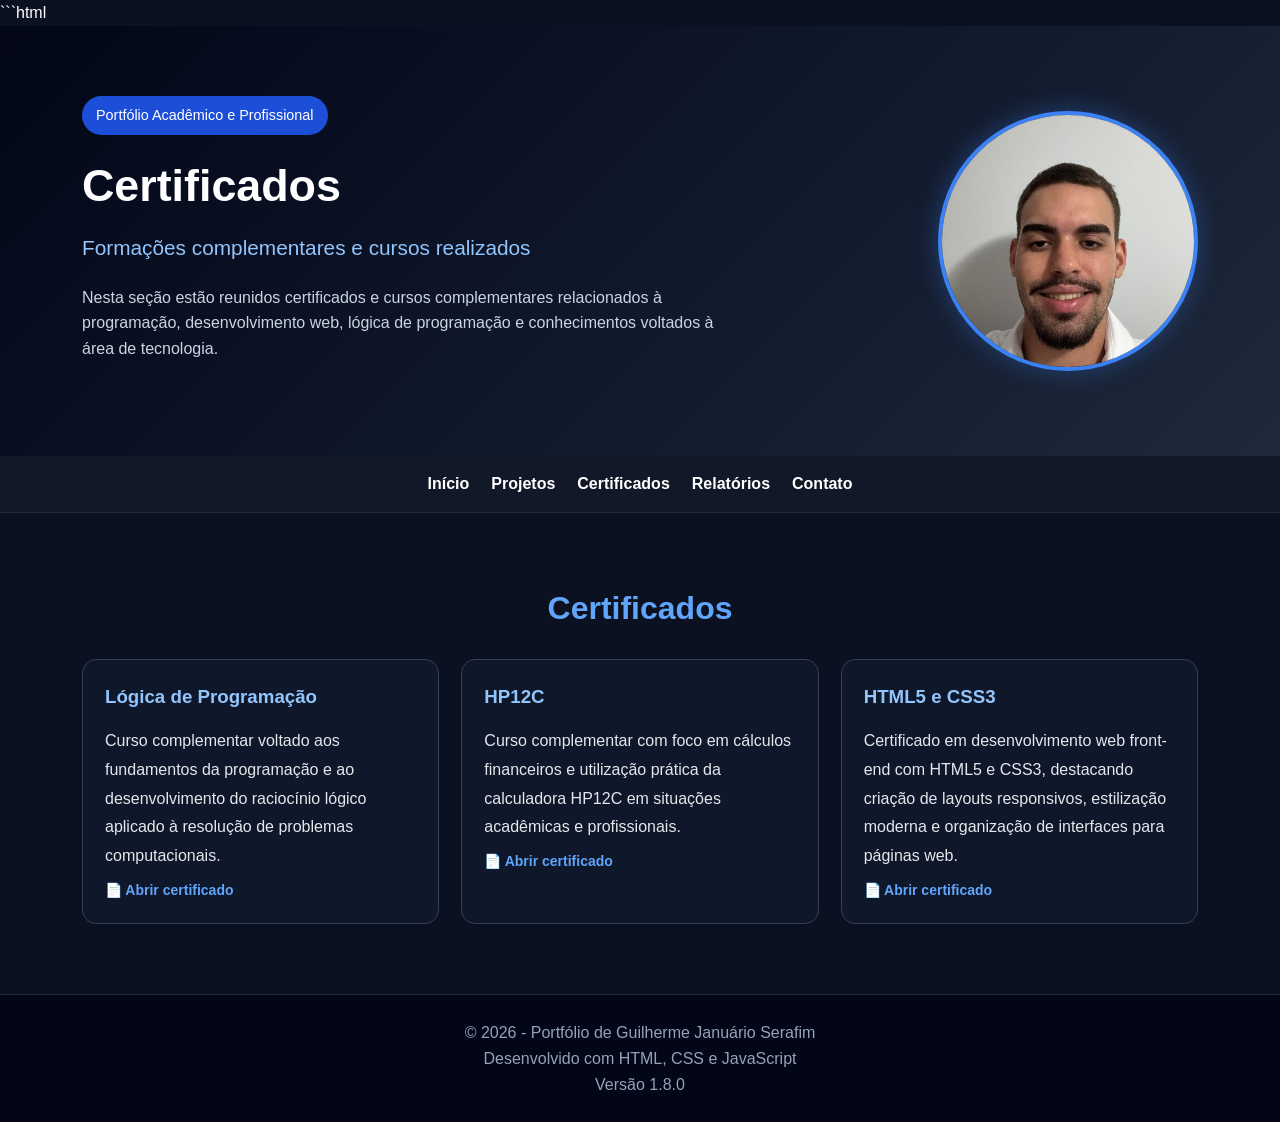
==== certificados.html @ e75cae11 "Versão 1.8.0 - Reorganiza o portfólio em múltiplas páginas para melhor navegação" ====
```html
<!DOCTYPE html>
<html lang="pt-BR">
<head>
  <meta charset="UTF-8">
  <meta name="viewport" content="width=device-width, initial-scale=1.0">
  <link rel="shortcut icon" href="imagens/favicon.ico" type="image/x-icon">

  <title>Certificados | Guilherme Serafim</title>

  <link rel="stylesheet" href="style.css">
</head>
<body>

  <!-- CABEÇALHO -->
  <header class="hero animar">
    <div class="container hero-content">

      <div class="hero-texto animar">

        <p class="tag">Portfólio Acadêmico e Profissional</p>

        <h1>Certificados</h1>

        <h2>Formações complementares e cursos realizados</h2>

        <p class="descricao">
          Nesta seção estão reunidos certificados e cursos complementares
          relacionados à programação, desenvolvimento web, lógica de programação
          e conhecimentos voltados à área de tecnologia.
        </p>

      </div>

      <div class="hero-foto animar">
        <img src="imagens/foto.jpg" alt="Foto de Guilherme Serafim">
      </div>

    </div>
  </header>

  <!-- MENU -->
  <nav class="menu">
    <div class="container">

      <a href="index.html">Início</a>

      <a href="projetos.html">Projetos</a>

      <a href="certificados.html">Certificados</a>

      <a href="relatorios.html">Relatórios</a>

      <a href="contato.html">Contato</a>

    </div>
  </nav>

  <!-- CERTIFICADOS -->
  <section id="certificados" class="secao animar">
    <div class="container">

      <h2 class="animar">Certificados</h2>

      <div class="grid-certificados">

        <!-- LÓGICA -->
        <div class="card animar">

          <h3>Lógica de Programação</h3>

          <p>
            Curso complementar voltado aos fundamentos da programação
            e ao desenvolvimento do raciocínio lógico aplicado à resolução
            de problemas computacionais.
          </p>

          <div class="links-projeto">
            <a href="certificados/Logica-De-programaçao.pdf"
               target="_blank">
              📄 Abrir certificado
            </a>
          </div>

        </div>

        <!-- HP12C -->
        <div class="card animar">

          <h3>HP12C</h3>

          <p>
            Curso complementar com foco em cálculos financeiros e utilização
            prática da calculadora HP12C em situações acadêmicas e profissionais.
          </p>

          <div class="links-projeto">
            <a href="certificados/HP 12C.pdf"
               target="_blank">
              📄 Abrir certificado
            </a>
          </div>

        </div>

        <!-- HTML5 E CSS3 -->
        <div class="card animar">

          <h3>HTML5 e CSS3</h3>

          <p>
            Certificado em desenvolvimento web front-end com HTML5 e CSS3,
            destacando criação de layouts responsivos, estilização moderna
            e organização de interfaces para páginas web.
          </p>

          <div class="links-projeto">
            <a href="certificados/html5-css3-1.pdf"
               target="_blank">
              📄 Abrir certificado
            </a>
          </div>

        </div>

      </div>

    </div>
  </section>

  <!-- RODAPÉ -->
  <footer class="rodape">
    <div class="container">

      <p>© 2026 - Portfólio de Guilherme Januário Serafim</p>

      <p>Desenvolvido com HTML, CSS e JavaScript</p>

      <p>Versão 1.8.0</p>

    </div>
  </footer>

  <script src="script.js"></script>

</body>
</html>
---- style.css ----
* {
  margin: 0;
  padding: 0;
  box-sizing: border-box;
}

html {
  scroll-behavior: smooth;
}

body {
  font-family: Arial, sans-serif;
  background-color: #0b1120;
  color: #ffffff;
  line-height: 1.6;
}

.container {
  width: 90%;
  max-width: 1150px;
  margin: 0 auto;
}

.hero {
  background: linear-gradient(135deg, #020617, #0f172a, #1e293b);
  padding: 70px 20px;
}

.hero-content {
  display: flex;
  align-items: center;
  justify-content: space-between;
  gap: 40px;
  flex-wrap: wrap;
}

.hero-texto {
  flex: 1;
  min-width: 300px;
}

.tag {
  display: inline-block;
  background-color: #1d4ed8;
  color: white;
  padding: 8px 14px;
  border-radius: 20px;
  margin-bottom: 15px;
  font-size: 0.9rem;
}

.hero h1 {
  font-size: 2.8rem;
  margin-bottom: 10px;
}

.hero h2 {
  font-size: 1.3rem;
  color: #93c5fd;
  margin-bottom: 20px;
  font-weight: normal;
}

.descricao {
  max-width: 650px;
  color: #cbd5e1;
  margin-bottom: 25px;
}

.hero-foto {
  flex: 0 0 260px;
  text-align: center;
}

.hero-foto img {
  width: 260px;
  height: 260px;
  object-fit: cover;
  border-radius: 50%;
  border: 4px solid #3b82f6;
  box-shadow: 0 0 25px rgba(59, 130, 246, 0.35);
}

.botoes-topo {
  display: flex;
  flex-wrap: wrap;
  gap: 12px;
}

.botoes-topo a {
  text-decoration: none;
  color: white;
  background-color: #2563eb;
  padding: 10px 18px;
  border-radius: 8px;
  transition: 0.3s;
  font-weight: bold;
}

.botoes-topo a:hover {
  background-color: #1d4ed8;
  transform: translateY(-2px);
}

.menu {
  background-color: #111827;
  padding: 15px 0;
  position: sticky;
  top: 0;
  z-index: 1000;
  border-bottom: 1px solid #1f2937;
}

.menu .container {
  display: flex;
  justify-content: center;
  gap: 22px;
  flex-wrap: nowrap;
  overflow-x: auto;
  scrollbar-width: none;
}

.menu .container::-webkit-scrollbar {
  display: none;
}

.menu a {
  color: white;
  text-decoration: none;
  font-weight: bold;
  transition: 0.3s;
  white-space: nowrap;
  flex: 0 0 auto;
}

.menu a:hover {
  color: #60a5fa;
}

.secao {
  padding: 70px 20px;
}

.secao-escura {
  background-color: #111827;
}

.secao h2 {
  text-align: center;
  color: #60a5fa;
  font-size: 2rem;
  margin-bottom: 25px;
}

.texto-centralizado {
  text-align: center;
  max-width: 850px;
  margin: 0 auto;
  color: #e5e7eb;
}

.card-unico,
.card,
.card-projeto,
.contato-box {
  background-color: #0f172a;
  border: 1px solid #334155;
  border-radius: 14px;
  transition: transform 0.3s ease, border-color 0.3s ease, box-shadow 0.3s ease;
}

.card-unico:hover,
.card:hover,
.card-projeto:hover,
.contato-box:hover {
  transform: translateY(-6px);
  border-color: #60a5fa;
  box-shadow: 0 10px 25px rgba(96, 165, 250, 0.2);
}

.card-unico {
  padding: 25px;
  max-width: 700px;
  margin: 0 auto;
}

.card-unico h3 {
  color: #93c5fd;
  margin-bottom: 12px;
}

.cards-habilidades {
  display: grid;
  grid-template-columns: repeat(auto-fit, minmax(250px, 1fr));
  gap: 20px;
}

.card {
  padding: 22px;
}

.card h3 {
  color: #93c5fd;
  margin-bottom: 15px;
}

.card p {
  color: #e5e7eb;
  line-height: 1.8;
}

.card ul {
  padding-left: 18px;
}

.card li {
  margin-bottom: 8px;
  color: #e5e7eb;
}

.grid-projetos,
.grid-certificados {
  display: grid;
  grid-template-columns: repeat(auto-fit, minmax(280px, 1fr));
  gap: 22px;
}

.grid-projetos {
  align-items: stretch;
}

.card-projeto {
  padding: 22px;
  display: flex;
  flex-direction: column;
  height: 100%;
  min-height: 100%;
}

.card-projeto h3 {
  color: #93c5fd;
  margin-bottom: 12px;
}

.card-projeto p {
  color: #e5e7eb;
  margin-bottom: 14px;
  line-height: 1.8;
}

.img-projeto {
  width: 100%;
  height: 220px;
  object-fit: cover;
  border-radius: 10px;
  margin-bottom: 18px;
  border: 1px solid #334155;
  display: block;
  transition: transform 0.3s ease, box-shadow 0.3s ease;
}

.card-projeto:hover .img-projeto {
  transform: scale(1.02);
  box-shadow: 0 8px 20px rgba(96, 165, 250, 0.12);
}

.links-projeto {
  display: flex;
  gap: 14px;
  flex-wrap: wrap;
  margin-top: auto;
  padding-top: 8px;
}

.links-projeto a {
  text-decoration: none;
  font-size: 14px;
  color: #60a5fa;
  transition: 0.3s;
  font-weight: 600;
}

.links-projeto a:hover {
  color: white;
  text-decoration: underline;
}

.contato-box {
  max-width: 800px;
  margin: 0 auto;
  padding: 25px;
}

.contato-box p {
  margin-bottom: 12px;
  color: #e5e7eb;
  line-height: 1.8;
}

.contato-box a {
  color: #60a5fa;
  text-decoration: none;
}

.contato-box a:hover {
  text-decoration: underline;
}

.rodape {
  background-color: #020617;
  text-align: center;
  padding: 25px 20px;
  color: #94a3b8;
  border-top: 1px solid #1f2937;
}

.animar {
  opacity: 0;
  transform: translateY(30px);
  transition: opacity 0.6s ease, transform 0.6s ease;
}

.animar.ativo {
  opacity: 1;
  transform: translateY(0);
}

.hero.animar,
.hero-texto.animar,
.hero-foto.animar {
  opacity: 1;
  transform: translateY(0);
}

.voltar-link {
  display: inline-block;
  margin-bottom: 20px;
  color: #60a5fa;
  text-decoration: none;
  font-weight: 600;
  transition: 0.3s;
}

.voltar-link:hover {
  color: white;
  text-decoration: underline;
}

@media (max-width: 900px) {
  .hero-content {
    flex-direction: column-reverse;
    text-align: center;
  }

  .hero-texto {
    display: flex;
    flex-direction: column;
    align-items: center;
  }

  .botoes-topo {
    justify-content: center;
  }

  .hero h1 {
    font-size: 2.2rem;
  }

  .img-projeto {
    height: 200px;
  }
}

@media (max-width: 700px) {
  .menu .container {
    justify-content: flex-start;
    gap: 16px;
    padding-bottom: 2px;
  }
}

@media (max-width: 600px) {
  .hero-foto img {
    width: 210px;
    height: 210px;
  }

  .secao h2 {
    font-size: 1.7rem;
  }

  .card,
  .card-projeto,
  .card-unico,
  .contato-box {
    padding: 18px;
  }

  .img-projeto {
    height: 180px;
  }

  .links-projeto {
    gap: 10px;
  }

  .links-projeto a {
    font-size: 13px;
  }
}
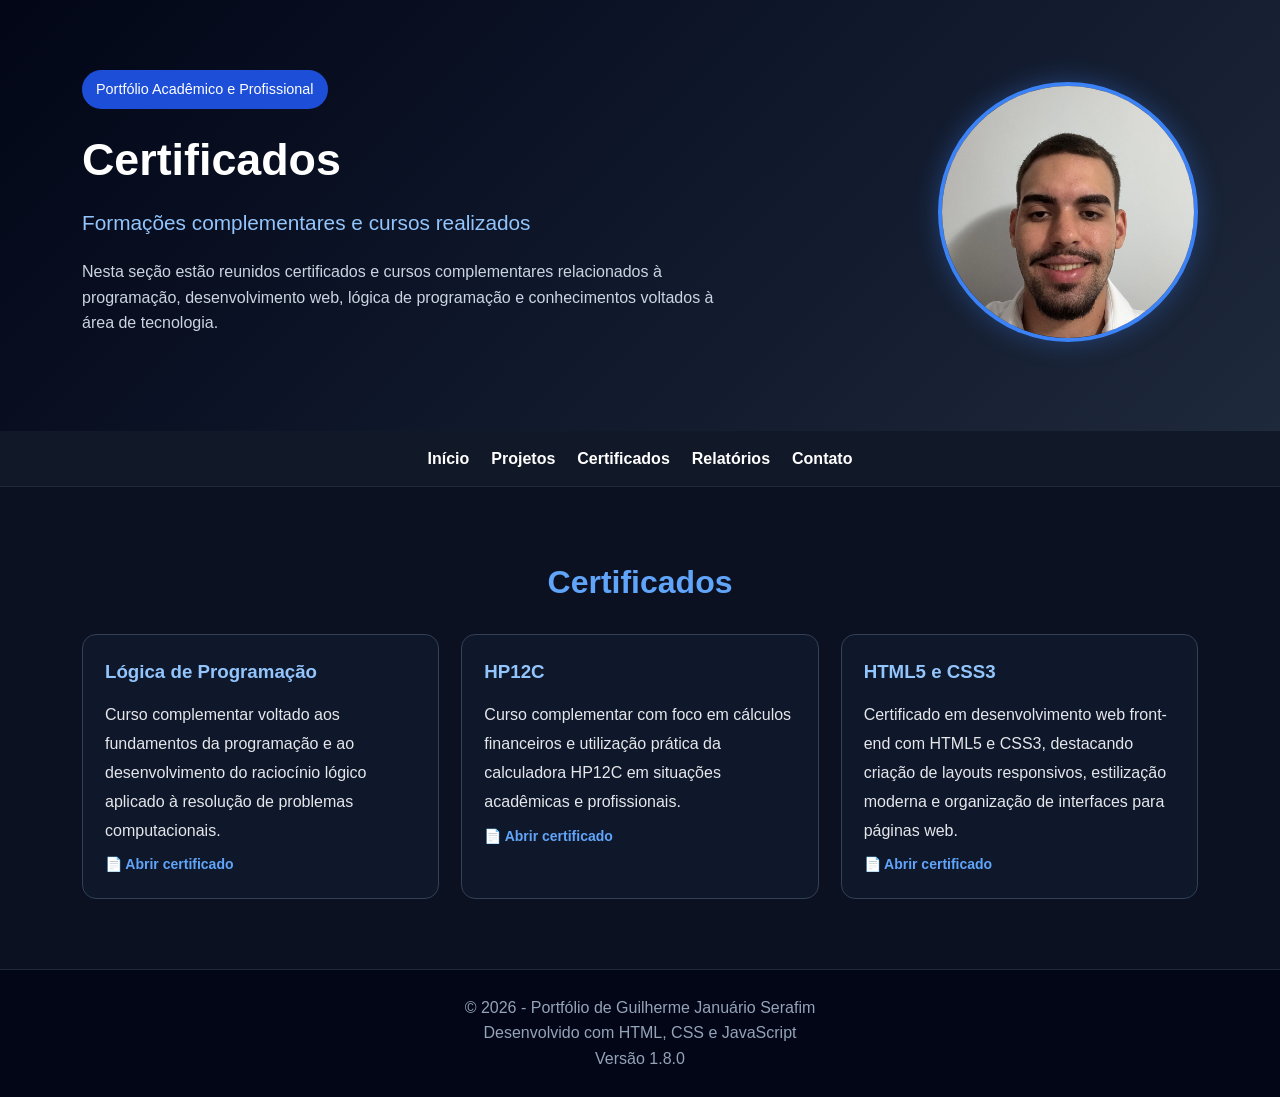
==== commit 583369bd: "Versão 1.8.0 - Reorganiza o portfólio em múltiplas páginas" ====
--- a/certificados.html
+++ b/certificados.html
@@ -1,4 +1,3 @@
-```html
 <!DOCTYPE html>
 <html lang="pt-BR">
 <head>
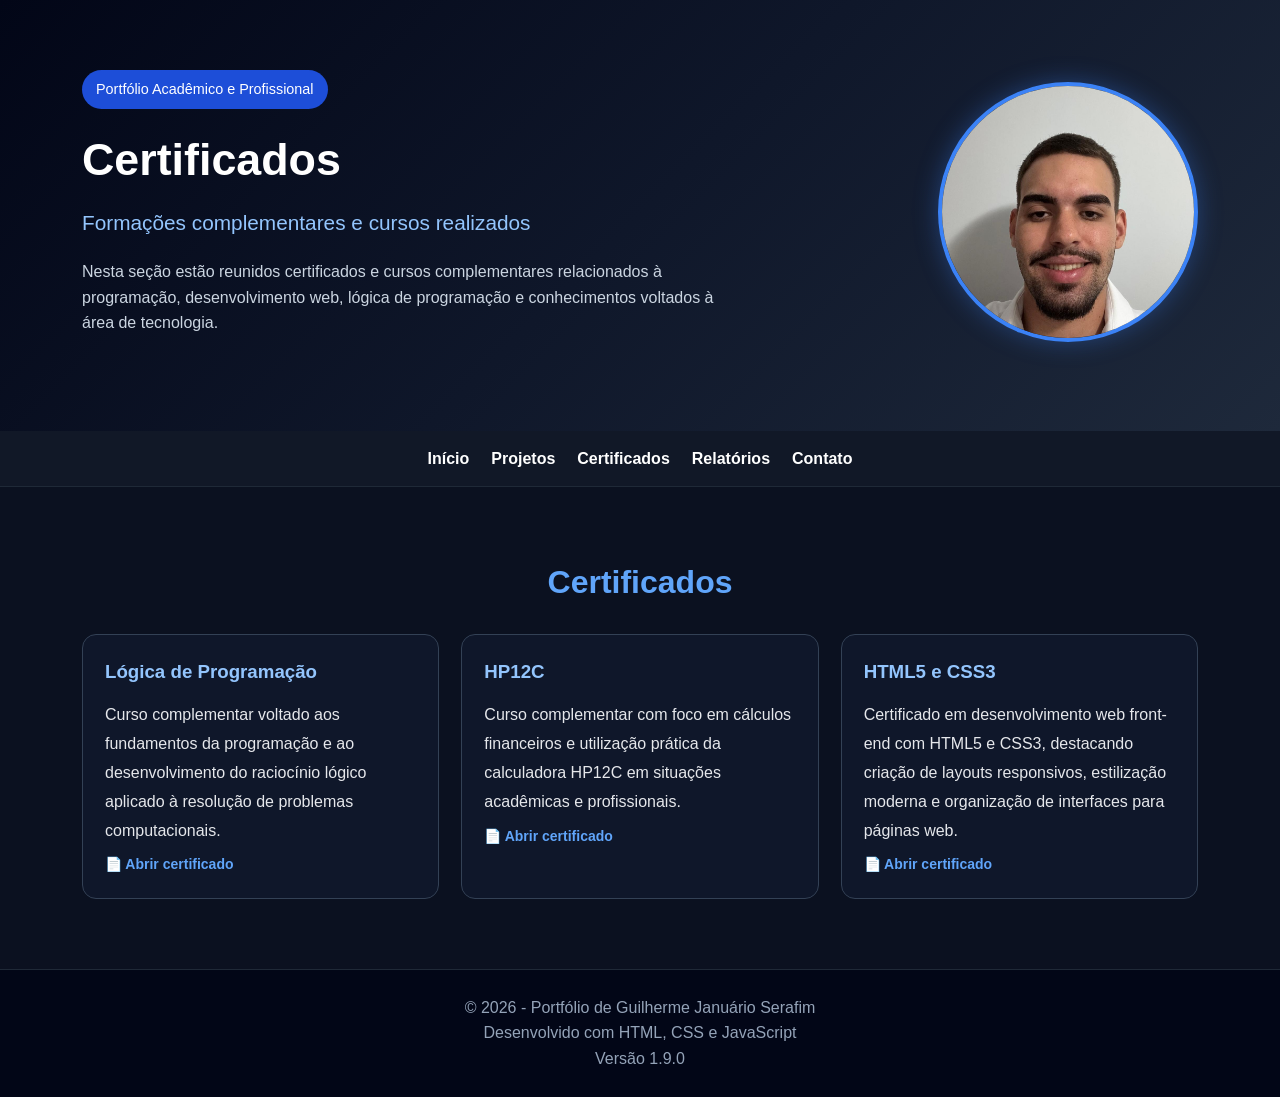
==== commit fadb3fbf: "Versão 1.9.0 - Adição de Estatísticas do GitHub" ====
--- a/certificados.html
+++ b/certificados.html
@@ -135,7 +135,7 @@
 
       <p>Desenvolvido com HTML, CSS e JavaScript</p>
 
-      <p>Versão 1.8.0</p>
+      <p>Versão 1.9.0</p>
 
     </div>
   </footer>
--- a/style.css
+++ b/style.css
@@ -1,3 +1,7 @@
+/* =========================
+   RESET
+========================= */
+
 * {
   margin: 0;
   padding: 0;
@@ -20,6 +24,11 @@
   max-width: 1150px;
   margin: 0 auto;
 }
+
+
+/* =========================
+   HERO
+========================= */
 
 .hero {
   background: linear-gradient(135deg, #020617, #0f172a, #1e293b);
@@ -81,6 +90,11 @@
   box-shadow: 0 0 25px rgba(59, 130, 246, 0.35);
 }
 
+
+/* =========================
+   BOTÕES DO HERO
+========================= */
+
 .botoes-topo {
   display: flex;
   flex-wrap: wrap;
@@ -102,6 +116,11 @@
   transform: translateY(-2px);
 }
 
+
+/* =========================
+   MENU
+========================= */
+
 .menu {
   background-color: #111827;
   padding: 15px 0;
@@ -114,14 +133,8 @@
 .menu .container {
   display: flex;
   justify-content: center;
+  align-items: center;
   gap: 22px;
-  flex-wrap: nowrap;
-  overflow-x: auto;
-  scrollbar-width: none;
-}
-
-.menu .container::-webkit-scrollbar {
-  display: none;
 }
 
 .menu a {
@@ -130,12 +143,16 @@
   font-weight: bold;
   transition: 0.3s;
   white-space: nowrap;
-  flex: 0 0 auto;
 }
 
 .menu a:hover {
   color: #60a5fa;
 }
+
+
+/* =========================
+   SEÇÕES
+========================= */
 
 .secao {
   padding: 70px 20px;
@@ -158,6 +175,11 @@
   margin: 0 auto;
   color: #e5e7eb;
 }
+
+
+/* =========================
+   CARDS
+========================= */
 
 .card-unico,
 .card,
@@ -166,7 +188,10 @@
   background-color: #0f172a;
   border: 1px solid #334155;
   border-radius: 14px;
-  transition: transform 0.3s ease, border-color 0.3s ease, box-shadow 0.3s ease;
+  transition:
+    transform 0.3s ease,
+    border-color 0.3s ease,
+    box-shadow 0.3s ease;
 }
 
 .card-unico:hover,
@@ -178,6 +203,11 @@
   box-shadow: 0 10px 25px rgba(96, 165, 250, 0.2);
 }
 
+
+/* =========================
+   CARD ÚNICO
+========================= */
+
 .card-unico {
   padding: 25px;
   max-width: 700px;
@@ -189,6 +219,11 @@
   margin-bottom: 12px;
 }
 
+
+/* =========================
+   HABILIDADES
+========================= */
+
 .cards-habilidades {
   display: grid;
   grid-template-columns: repeat(auto-fit, minmax(250px, 1fr));
@@ -217,6 +252,11 @@
   margin-bottom: 8px;
   color: #e5e7eb;
 }
+
+
+/* =========================
+   PROJETOS E CERTIFICADOS
+========================= */
 
 .grid-projetos,
 .grid-certificados {
@@ -234,7 +274,6 @@
   display: flex;
   flex-direction: column;
   height: 100%;
-  min-height: 100%;
 }
 
 .card-projeto h3 {
@@ -247,6 +286,11 @@
   margin-bottom: 14px;
   line-height: 1.8;
 }
+
+
+/* =========================
+   IMAGENS DOS PROJETOS
+========================= */
 
 .img-projeto {
   width: 100%;
@@ -256,13 +300,20 @@
   margin-bottom: 18px;
   border: 1px solid #334155;
   display: block;
-  transition: transform 0.3s ease, box-shadow 0.3s ease;
+  transition:
+    transform 0.3s ease,
+    box-shadow 0.3s ease;
 }
 
 .card-projeto:hover .img-projeto {
   transform: scale(1.02);
   box-shadow: 0 8px 20px rgba(96, 165, 250, 0.12);
 }
+
+
+/* =========================
+   LINKS DOS PROJETOS
+========================= */
 
 .links-projeto {
   display: flex;
@@ -285,6 +336,11 @@
   text-decoration: underline;
 }
 
+
+/* =========================
+   CONTATO
+========================= */
+
 .contato-box {
   max-width: 800px;
   margin: 0 auto;
@@ -300,11 +356,17 @@
 .contato-box a {
   color: #60a5fa;
   text-decoration: none;
+  overflow-wrap: anywhere;
 }
 
 .contato-box a:hover {
   text-decoration: underline;
 }
+
+
+/* =========================
+   RODAPÉ
+========================= */
 
 .rodape {
   background-color: #020617;
@@ -314,10 +376,17 @@
   border-top: 1px solid #1f2937;
 }
 
+
+/* =========================
+   ANIMAÇÕES
+========================= */
+
 .animar {
   opacity: 0;
   transform: translateY(30px);
-  transition: opacity 0.6s ease, transform 0.6s ease;
+  transition:
+    opacity 0.6s ease,
+    transform 0.6s ease;
 }
 
 .animar.ativo {
@@ -331,6 +400,11 @@
   opacity: 1;
   transform: translateY(0);
 }
+
+
+/* =========================
+   LINK VOLTAR
+========================= */
 
 .voltar-link {
   display: inline-block;
@@ -346,7 +420,13 @@
   text-decoration: underline;
 }
 
+
+/* =========================================
+   RESPONSIVIDADE - TABLETS
+========================================= */
+
 @media (max-width: 900px) {
+
   .hero-content {
     flex-direction: column-reverse;
     text-align: center;
@@ -371,23 +451,93 @@
   }
 }
 
-@media (max-width: 700px) {
-  .menu .container {
-    justify-content: flex-start;
-    gap: 16px;
-    padding-bottom: 2px;
-  }
-}
+
+/* =========================================
+   RESPONSIVIDADE - CELULARES
+========================================= */
 
 @media (max-width: 600px) {
+
+  /* HERO */
+
+  .hero {
+    padding: 60px 20px;
+  }
+
+  .hero-content {
+    gap: 35px;
+  }
+
+  .hero-texto {
+    min-width: 0;
+    width: 100%;
+  }
+
+  .hero-foto {
+    flex: none;
+    width: 100%;
+  }
+
   .hero-foto img {
     width: 210px;
     height: 210px;
   }
 
+  .hero h1 {
+    font-size: 2rem;
+  }
+
+  .hero h2 {
+    font-size: 1.2rem;
+  }
+
+  .descricao {
+    width: 100%;
+  }
+
+
+  /* BOTÕES */
+
+  .botoes-topo {
+    justify-content: center;
+  }
+
+
+  /* MENU MOBILE */
+
+  .menu {
+    padding: 12px 0;
+  }
+
+  .menu .container {
+    width: 100%;
+    display: grid;
+    grid-template-columns: repeat(3, max-content);
+    justify-content: center;
+    align-items: center;
+    gap: 8px 16px;
+    padding: 0 10px;
+  }
+
+  .menu a {
+    font-size: 13px;
+    text-align: center;
+    white-space: nowrap;
+  }
+
+
+  /* SEÇÕES */
+
+  .secao {
+    padding: 60px 20px;
+  }
+
   .secao h2 {
     font-size: 1.7rem;
   }
+
+
+  /* CARDS */
 
   .card,
   .card-projeto,
@@ -396,6 +546,14 @@
     padding: 18px;
   }
 
+
+  /* PROJETOS */
+
+  .grid-projetos,
+  .grid-certificados {
+    grid-template-columns: 1fr;
+  }
+
   .img-projeto {
     height: 180px;
   }
@@ -407,4 +565,131 @@
   .links-projeto a {
     font-size: 13px;
   }
-}+}
+
+
+/* =========================================
+   RESPONSIVIDADE - CELULARES PEQUENOS
+========================================= */
+
+@media (max-width: 400px) {
+
+  .menu .container {
+    gap: 8px 12px;
+  }
+
+  .menu a {
+    font-size: 12px;
+  }
+
+  .hero h1 {
+    font-size: 1.9rem;
+  }
+
+  .hero h2 {
+    font-size: 1.1rem;
+  }
+
+  .tag {
+    font-size: 0.8rem;
+  }
+
+  .secao h2 {
+    font-size: 1.6rem;
+  }
+}
+
+
+
+/* =========================
+   ESTATÍSTICAS DO GITHUB
+========================= */
+
+.github-estatisticas {
+  display: grid;
+  grid-template-columns: repeat(2, minmax(0, 1fr));
+  gap: 25px;
+  margin-top: 35px;
+}
+
+.github-card {
+  min-width: 0;
+  display: flex;
+  flex-direction: column;
+  align-items: center;
+  justify-content: center;
+  gap: 18px;
+  padding: 25px;
+
+  background-color: #0f172a;
+  border: 1px solid #334155;
+  border-radius: 14px;
+
+  text-align: center;
+
+  transition:
+    transform 0.3s ease,
+    border-color 0.3s ease,
+    box-shadow 0.3s ease;
+}
+
+.github-card:hover {
+  transform: translateY(-6px);
+  border-color: #60a5fa;
+  box-shadow: 0 10px 25px rgba(96, 165, 250, 0.2);
+}
+
+.github-card h3 {
+  margin: 0;
+  color: #93c5fd;
+  font-size: 1.2rem;
+}
+
+.github-card img {
+  display: block;
+  max-width: 100%;
+  height: auto;
+  border-radius: 10px;
+}
+
+/* GRÁFICO DE ATIVIDADES */
+
+.github-card:last-child {
+  grid-column: 1 / -1;
+}
+
+.github-card:last-child img {
+  width: 100%;
+  max-width: 950px;
+}
+
+/* =========================
+   RESPONSIVIDADE - GITHUB
+========================= */
+
+@media (max-width: 768px) {
+
+  .github-estatisticas {
+    grid-template-columns: 1fr;
+    gap: 20px;
+  }
+
+  .github-card {
+    padding: 20px;
+  }
+
+  .github-card:last-child {
+    grid-column: auto;
+  }
+}
+
+@media (max-width: 400px) {
+
+  .github-card {
+    padding: 15px;
+  }
+
+  .github-card h3 {
+    font-size: 1.1rem;
+  }
+}
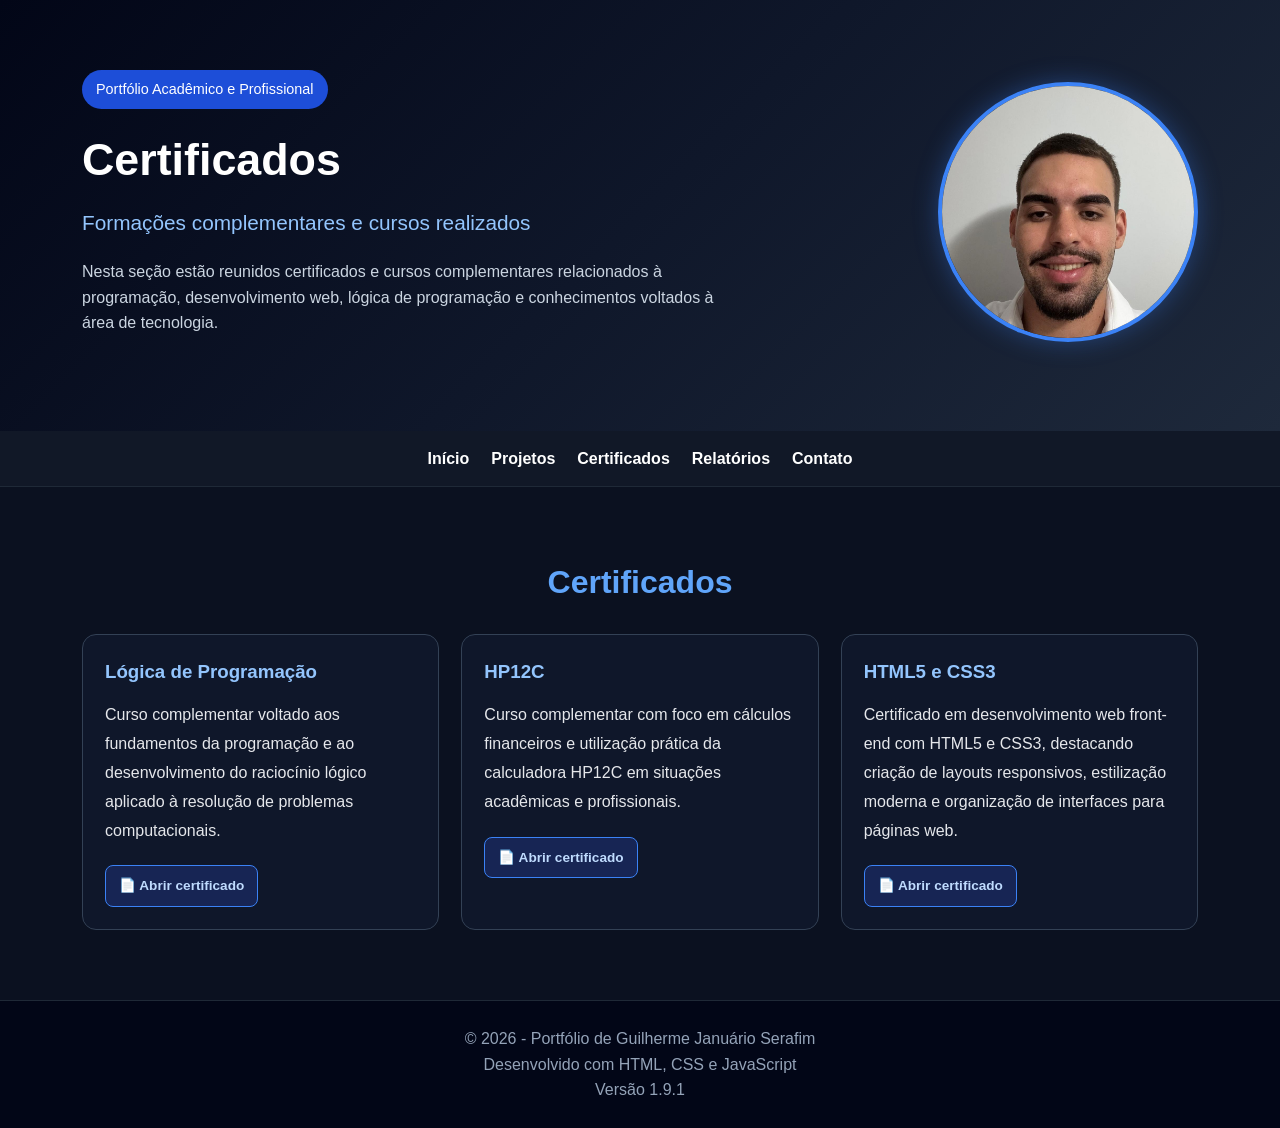
==== commit e68d19ec: "Versão 1.9.1 - Melhorias na Apresentação dos Projetos" ====
--- a/certificados.html
+++ b/certificados.html
@@ -135,7 +135,7 @@
 
       <p>Desenvolvido com HTML, CSS e JavaScript</p>
 
-      <p>Versão 1.9.0</p>
+      <p>Versão 1.9.1</p>
 
     </div>
   </footer>
--- a/style.css
+++ b/style.css
@@ -693,3 +693,80 @@
     font-size: 1.1rem;
   }
 }
+
+
+/* =========================
+   TECNOLOGIAS DOS PROJETOS
+========================= */
+
+.tecnologias-projeto {
+  display: flex;
+  flex-wrap: wrap;
+  gap: 8px;
+  margin-top: 5px;
+  margin-bottom: 20px;
+}
+
+.tecnologias-projeto span {
+  display: inline-block;
+  padding: 5px 10px;
+
+  background-color: #1e293b;
+  color: #93c5fd;
+
+  border: 1px solid #334155;
+  border-radius: 8px;
+
+  font-size: 0.8rem;
+  font-weight: 600;
+  line-height: 1.4;
+}
+
+
+/* =========================
+   LINKS DOS PROJETOS
+========================= */
+
+.links-projeto {
+  display: flex;
+  flex-wrap: wrap;
+  gap: 10px;
+  margin-top: auto;
+  padding-top: 20px;
+}
+
+.links-projeto a {
+  display: inline-flex;
+  align-items: center;
+  justify-content: center;
+
+  padding: 9px 13px;
+
+  background-color: #172554;
+  color: #bfdbfe;
+
+  border: 1px solid #3b82f6;
+  border-radius: 8px;
+
+  text-decoration: none;
+  font-size: 0.85rem;
+  font-weight: 600;
+
+  transition:
+    background-color 0.3s ease,
+    border-color 0.3s ease,
+    transform 0.3s ease;
+}
+
+.links-projeto a:hover {
+  background-color: #1d4ed8;
+  border-color: #60a5fa;
+  color: #ffffff;
+  transform: translateY(-2px);
+}
+
+.links-projeto a:focus-visible {
+  outline: 2px solid #93c5fd;
+  outline-offset: 3px;
+}
+
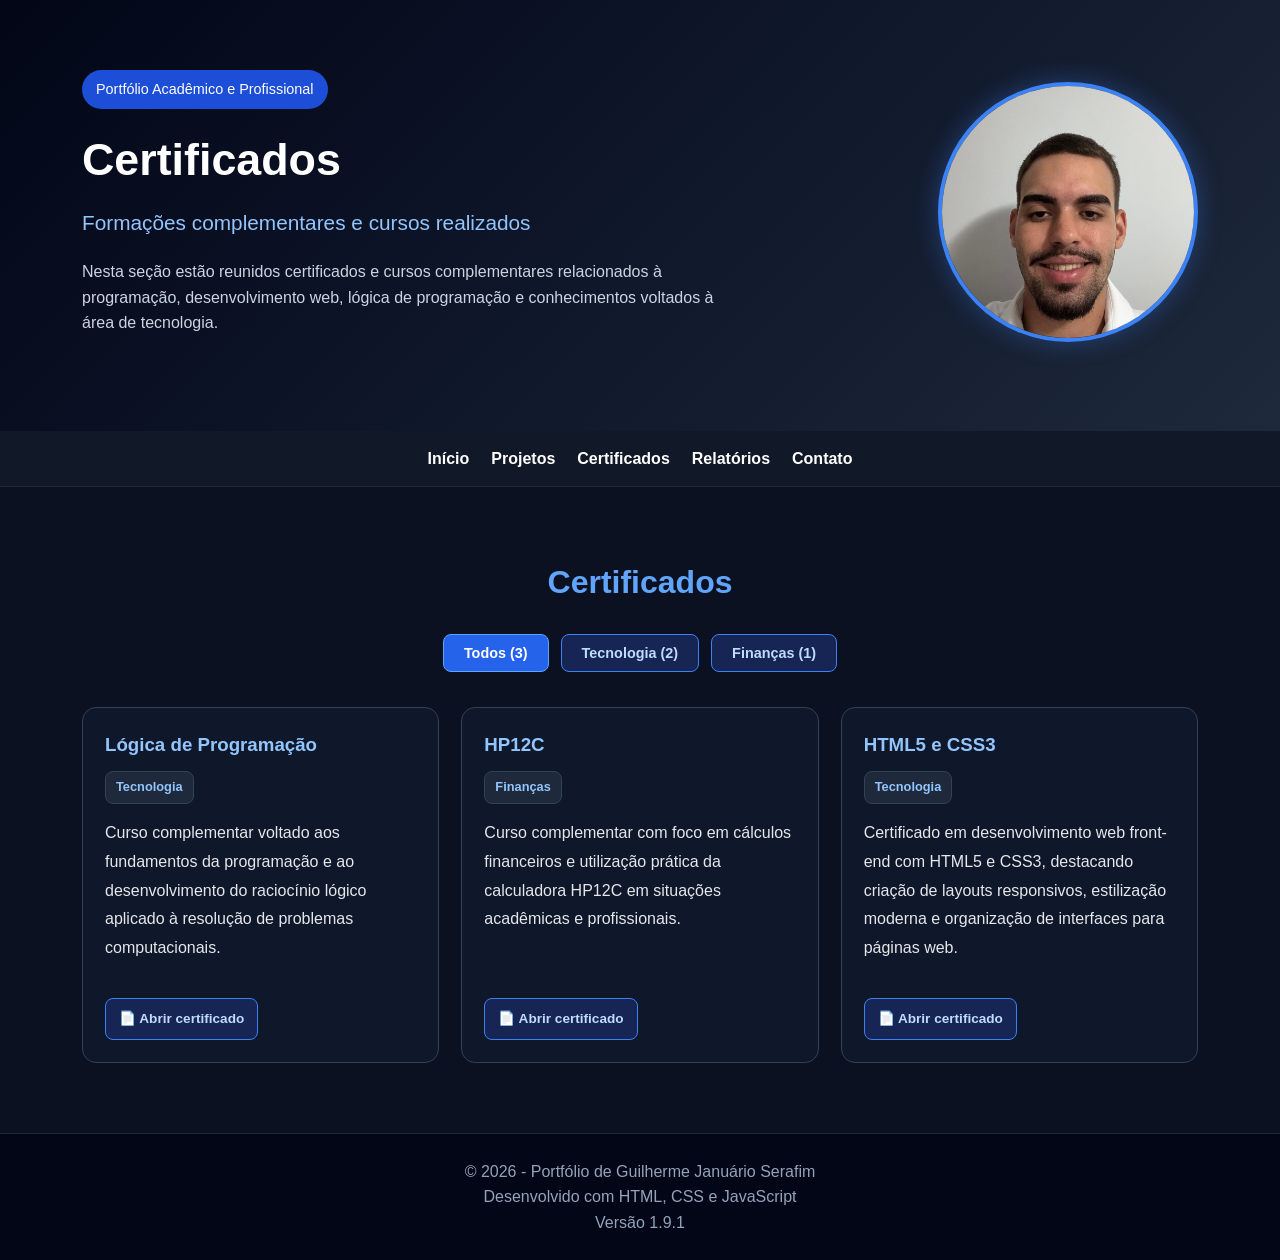
==== commit ffa34f16: "Versão 1.10.0 - Adição de Filtros na Seção de Certificados" ====
--- a/certificados.html
+++ b/certificados.html
@@ -1,3 +1,4 @@
+
 <!DOCTYPE html>
 <html lang="pt-BR">
 <head>
@@ -61,12 +62,49 @@
 
       <h2 class="animar">Certificados</h2>
 
+      <!-- FILTROS DOS CERTIFICADOS -->
+      <div class="filtros-certificados animar"
+           role="group"
+           aria-label="Filtrar certificados por categoria">
+
+        <button
+          type="button"
+          class="filtro-certificado ativo"
+          data-filtro="todos"
+          aria-pressed="true">
+          Todos (<span class="contador">3</span>)
+        </button>
+
+        <button
+          type="button"
+          class="filtro-certificado"
+          data-filtro="tecnologia"
+          aria-pressed="false">
+          Tecnologia (<span class="contador">2</span>)
+        </button>
+
+        <button
+          type="button"
+          class="filtro-certificado"
+          data-filtro="financas"
+          aria-pressed="false">
+          Finanças (<span class="contador">1</span>)
+        </button>
+
+      </div>
+
+      <!-- GRID DE CERTIFICADOS -->
       <div class="grid-certificados">
 
-        <!-- LÓGICA -->
-        <div class="card animar">
+        <!-- LÓGICA DE PROGRAMAÇÃO -->
+        <div class="card card-certificado animar"
+             data-categoria="tecnologia">
 
           <h3>Lógica de Programação</h3>
+
+          <div class="categoria-certificado">
+            <span>Tecnologia</span>
+          </div>
 
           <p>
             Curso complementar voltado aos fundamentos da programação
@@ -75,18 +113,26 @@
           </p>
 
           <div class="links-projeto">
+
             <a href="certificados/Logica-De-programaçao.pdf"
-               target="_blank">
+               target="_blank"
+               rel="noopener noreferrer">
               📄 Abrir certificado
             </a>
+
           </div>
 
         </div>
 
         <!-- HP12C -->
-        <div class="card animar">
+        <div class="card card-certificado animar"
+             data-categoria="financas">
 
           <h3>HP12C</h3>
+
+          <div class="categoria-certificado">
+            <span>Finanças</span>
+          </div>
 
           <p>
             Curso complementar com foco em cálculos financeiros e utilização
@@ -94,18 +140,26 @@
           </p>
 
           <div class="links-projeto">
+
             <a href="certificados/HP 12C.pdf"
-               target="_blank">
+               target="_blank"
+               rel="noopener noreferrer">
               📄 Abrir certificado
             </a>
+
           </div>
 
         </div>
 
         <!-- HTML5 E CSS3 -->
-        <div class="card animar">
+        <div class="card card-certificado animar"
+             data-categoria="tecnologia">
 
           <h3>HTML5 e CSS3</h3>
+
+          <div class="categoria-certificado">
+            <span>Tecnologia</span>
+          </div>
 
           <p>
             Certificado em desenvolvimento web front-end com HTML5 e CSS3,
@@ -114,10 +168,13 @@
           </p>
 
           <div class="links-projeto">
+
             <a href="certificados/html5-css3-1.pdf"
-               target="_blank">
+               target="_blank"
+               rel="noopener noreferrer">
               📄 Abrir certificado
             </a>
+
           </div>
 
         </div>
@@ -144,4 +201,3 @@
 
 </body>
 </html>
-
--- a/style.css
+++ b/style.css
@@ -770,3 +770,124 @@
   outline-offset: 3px;
 }
 
+
+/* =========================
+   FILTROS DOS CERTIFICADOS
+========================= */
+
+.filtros-certificados {
+  display: flex;
+  justify-content: center;
+  align-items: center;
+  flex-wrap: wrap;
+  gap: 12px;
+  margin-bottom: 35px;
+}
+
+.filtro-certificado {
+  padding: 10px 20px;
+
+  background-color: #172554;
+  color: #bfdbfe;
+
+  border: 1px solid #3b82f6;
+  border-radius: 8px;
+
+  font-family: inherit;
+  font-size: 0.9rem;
+  font-weight: 600;
+
+  cursor: pointer;
+
+  transition:
+    background-color 0.3s ease,
+    border-color 0.3s ease,
+    transform 0.3s ease;
+}
+
+.filtro-certificado:hover {
+  background-color: #1d4ed8;
+  border-color: #60a5fa;
+  color: #ffffff;
+  transform: translateY(-2px);
+}
+
+.filtro-certificado.ativo {
+  background-color: #2563eb;
+  border-color: #60a5fa;
+  color: #ffffff;
+}
+
+.filtro-certificado:focus-visible {
+  outline: 2px solid #93c5fd;
+  outline-offset: 3px;
+}
+
+
+/* =========================
+   CARDS DOS CERTIFICADOS
+========================= */
+
+.card-certificado {
+  display: flex;
+  flex-direction: column;
+  min-width: 0;
+}
+
+.card-certificado h3 {
+  margin-bottom: 12px;
+}
+
+.card-certificado p {
+  margin-bottom: 15px;
+}
+
+.card-certificado .links-projeto {
+  margin-top: auto;
+}
+
+.card-certificado[hidden] {
+  display: none;
+}
+
+
+/* =========================
+   CATEGORIAS DOS CERTIFICADOS
+========================= */
+
+.categoria-certificado {
+  margin-bottom: 15px;
+}
+
+.categoria-certificado span {
+  display: inline-block;
+  padding: 5px 10px;
+
+  background-color: #1e293b;
+  color: #93c5fd;
+
+  border: 1px solid #334155;
+  border-radius: 8px;
+
+  font-size: 0.8rem;
+  font-weight: 600;
+}
+
+
+/* =========================
+   FILTROS - RESPONSIVIDADE
+========================= */
+
+@media (max-width: 600px) {
+
+  .filtros-certificados {
+    gap: 8px;
+    margin-bottom: 25px;
+  }
+
+  .filtro-certificado {
+    padding: 9px 12px;
+    font-size: 0.8rem;
+  }
+}
+
